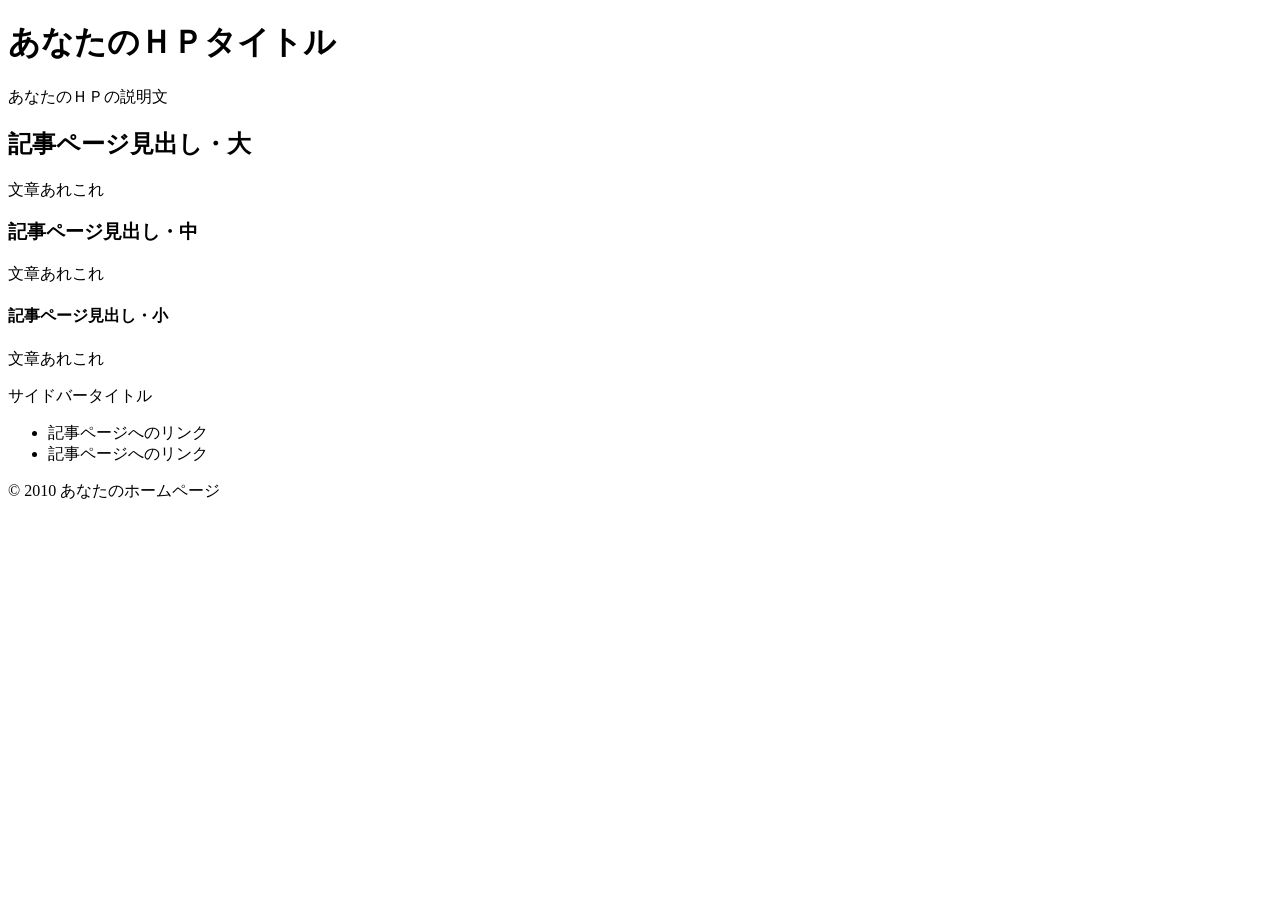
==== index.html @ 9c47428e "Add initial HTML structure for the webpage" ====
<!DOCTYPE html>
<html lang="ja">
<head>
<meta charset="utf-8">
<title>あなたのＨＰタイトル</title>
<meta name="keywords" content="ページのキーワードA,B,C">
<meta name="description" content="ページの説明">
<meta name="viewport" content="width=device-width, initial-scale=1">
<link rel="stylesheet" href="style.css">
</head>
<body>
<div id="outer">
<header>
<div class="header-inner">
<h1>あなたのＨＰタイトル</h1>
<p>あなたのＨＰの説明文</p>
</div>
</header>
<div id="content">
<div class="inner">
<h2>記事ページ見出し・大</h2>
<p>文章あれこれ</p>
<h3>記事ページ見出し・中</h3>
<p>文章あれこれ</p>
<h4>記事ページ見出し・小</h4>
<p>文章あれこれ</p>
</div>
<aside>
<div class="left-title">サイドバータイトル</div>
<div class="link">
<ul>
<li>記事ページへのリンク</li>
<li>記事ページへのリンク</li>
</ul>
</div>
</aside>
</div>
<footer>© 2010 あなたのホームページ</footer>
</div>
</body>
</html>
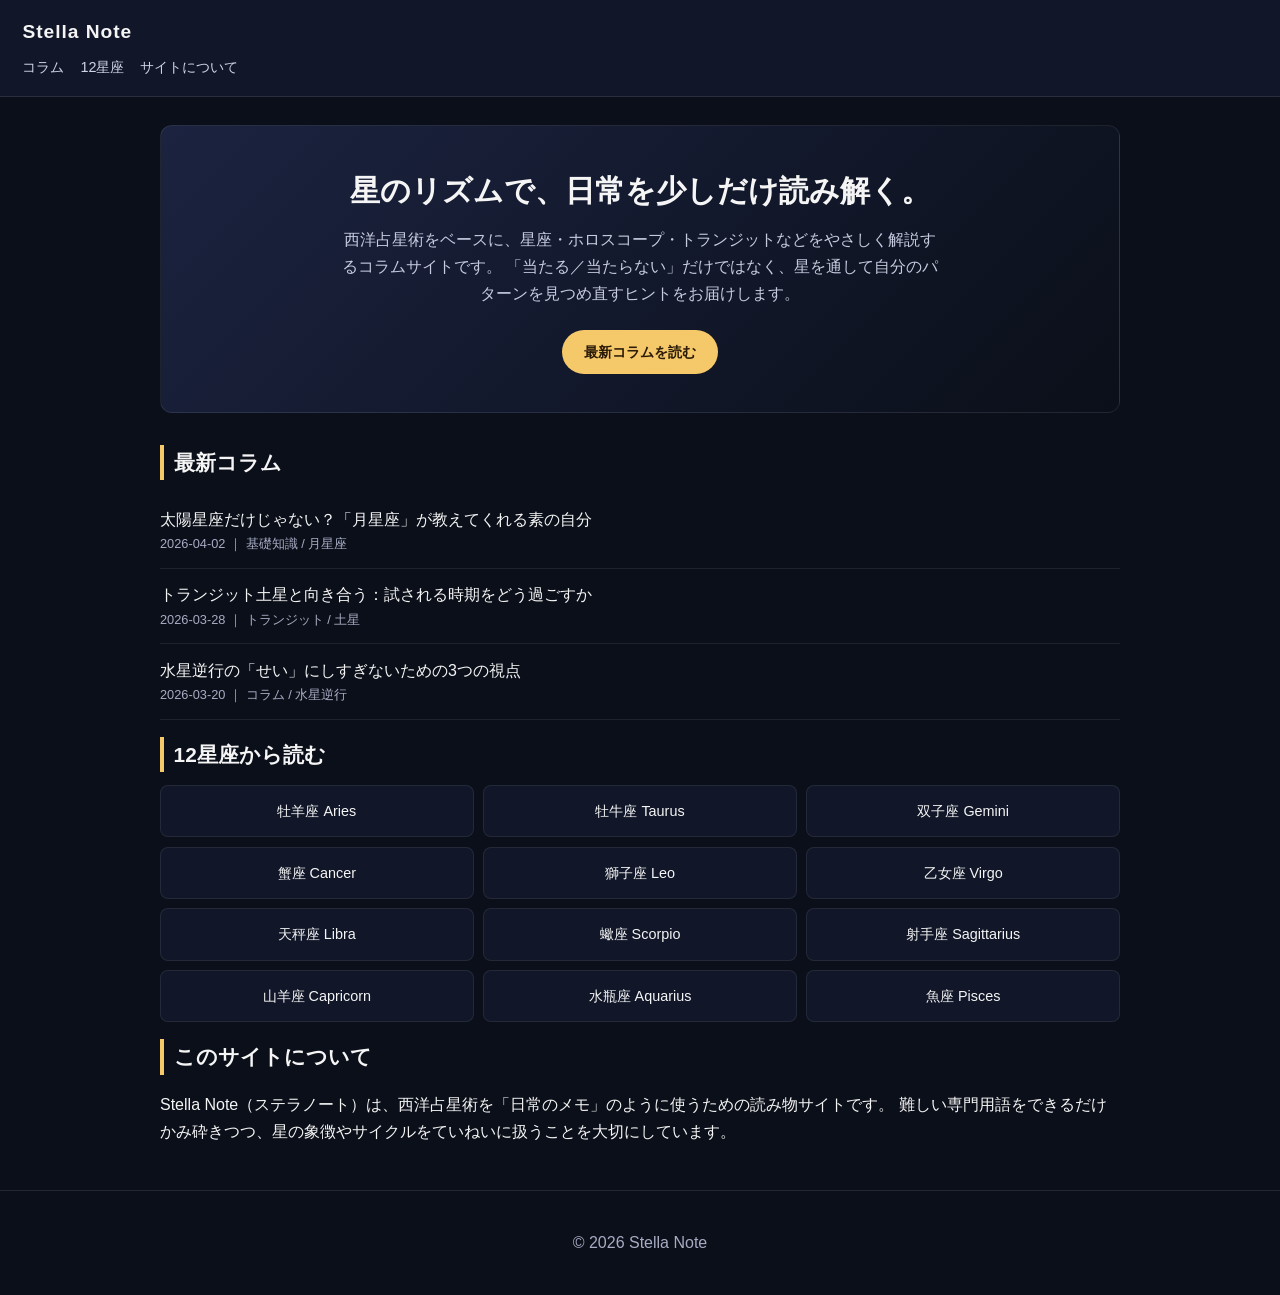
==== commit e47b23d8: "initial pages" ====
--- a/index.html
+++ b/index.html
@@ -1,41 +1,96 @@
 <!DOCTYPE html>
 <html lang="ja">
 <head>
-<meta charset="utf-8">
-<title>あなたのＨＰタイトル</title>
-<meta name="keywords" content="ページのキーワードA,B,C">
-<meta name="description" content="ページの説明">
-<meta name="viewport" content="width=device-width, initial-scale=1">
-<link rel="stylesheet" href="style.css">
+  <meta charset="UTF-8" />
+  <meta name="viewport" content="width=device-width, initial-scale=1" />
+  <title>Stella Note｜西洋占星術コラム</title>
+  <meta name="description" content="西洋占星術のコラムや12星座の読み物を掲載するサイトです。" />
+  <link rel="stylesheet" href="style.css" />
 </head>
+
 <body>
-<div id="outer">
-<header>
-<div class="header-inner">
-<h1>あなたのＨＰタイトル</h1>
-<p>あなたのＨＰの説明文</p>
-</div>
-</header>
-<div id="content">
-<div class="inner">
-<h2>記事ページ見出し・大</h2>
-<p>文章あれこれ</p>
-<h3>記事ページ見出し・中</h3>
-<p>文章あれこれ</p>
-<h4>記事ページ見出し・小</h4>
-<p>文章あれこれ</p>
-</div>
-<aside>
-<div class="left-title">サイドバータイトル</div>
-<div class="link">
-<ul>
-<li>記事ページへのリンク</li>
-<li>記事ページへのリンク</li>
-</ul>
-</div>
-</aside>
-</div>
-<footer>© 2010 あなたのホームページ</footer>
-</div>
+  <header>
+    <div class="logo">Stella Note</div>
+    <nav>
+      <a href="#latest">コラム</a>
+      <a href="#zodiac">12星座</a>
+      <a href="#about">サイトについて</a>
+    </nav>
+  </header>
+
+  <main class="container">
+
+    <!-- Hero -->
+    <section class="hero">
+      <h1>星のリズムで、日常を少しだけ読み解く。</h1>
+      <p>
+        西洋占星術をベースに、星座・ホロスコープ・トランジットなどをやさしく解説するコラムサイトです。
+        「当たる／当たらない」だけではなく、星を通して自分のパターンを見つめ直すヒントをお届けします。
+      </p>
+      <a href="#latest" class="btn">最新コラムを読む</a>
+    </section>
+
+    <!-- Latest -->
+    <section id="latest">
+      <h2>最新コラム</h2>
+      <ul class="post-list">
+        <li class="post-item">
+          <a href="#">
+            <div class="post-title">太陽星座だけじゃない？「月星座」が教えてくれる素の自分</div>
+            <div class="post-meta">2026-04-02 ｜ 基礎知識 / 月星座</div>
+          </a>
+        </li>
+        <li class="post-item">
+          <a href="#">
+            <div class="post-title">トランジット土星と向き合う：試される時期をどう過ごすか</div>
+            <div class="post-meta">2026-03-28 ｜ トランジット / 土星</div>
+          </a>
+        </li>
+        <li class="post-item">
+          <a href="#">
+            <div class="post-title">水星逆行の「せい」にしすぎないための3つの視点</div>
+            <div class="post-meta">2026-03-20 ｜ コラム / 水星逆行</div>
+          </a>
+        </li>
+      </ul>
+    </section>
+
+    <!-- Zodiac -->
+    <section id="zodiac">
+      <h2>12星座から読む</h2>
+      <div class="zodiac-grid">
+        <div class="zodiac-card">牡羊座 Aries</div>
+        <div class="zodiac-card">牡牛座 Taurus</div>
+        <div class="zodiac-card">双子座 Gemini</div>
+        <div class="zodiac-card">蟹座 Cancer</div>
+        <div class="zodiac-card">獅子座 Leo</div>
+        <div class="zodiac-card">乙女座 Virgo</div>
+        <div class="zodiac-card">天秤座 Libra</div>
+        <div class="zodiac-card">蠍座 Scorpio</div>
+        <div class="zodiac-card">射手座 Sagittarius</div>
+        <div class="zodiac-card">山羊座 Capricorn</div>
+        <div class="zodiac-card">水瓶座 Aquarius</div>
+        <div class="zodiac-card">魚座 Pisces</div>
+      </div>
+    </section>
+
+    <!-- About -->
+    <section id="about">
+      <h2>このサイトについて</h2>
+      <p>
+        Stella Note（ステラノート）は、西洋占星術を「日常のメモ」のように使うための読み物サイトです。
+        難しい専門用語をできるだけかみ砕きつつ、星の象徴やサイクルをていねいに扱うことを大切にしています。
+      </p>
+    </section>
+
+  </main>
+
+  <footer>
+    <p>© <span id="year"></span> Stella Note</p>
+  </footer>
+
+  <script>
+    document.getElementById("year").textContent = new Date().getFullYear();
+  </script>
 </body>
-</html>
+</html>
--- a/style.css
+++ b/style.css
@@ -0,0 +1,149 @@
+body {
+  margin: 0;
+  font-family: "Segoe UI", sans-serif;
+  background: #0b0f19;
+  color: #f5f5f5;
+  line-height: 1.7;
+}
+
+/* Header */
+header {
+  background: #111729;
+  padding: 1rem 1.4rem;
+  border-bottom: 1px solid rgba(255,255,255,0.1);
+  position: sticky;
+  top: 0;
+  z-index: 10;
+}
+
+header .logo {
+  font-size: 1.2rem;
+  font-weight: 600;
+  letter-spacing: 0.05em;
+}
+
+nav {
+  margin-top: 0.4rem;
+  display: flex;
+  gap: 1rem;
+}
+
+nav a {
+  color: #d0d4e4;
+  text-decoration: none;
+  font-size: 0.9rem;
+}
+
+nav a:hover {
+  color: #ffe29b;
+}
+
+/* Layout */
+.container {
+  max-width: 960px;
+  margin: 0 auto;
+  padding: 1.8rem 1.2rem;
+}
+
+/* Hero */
+.hero {
+  background: linear-gradient(135deg, #1b2340, #0b0f19);
+  padding: 2.4rem 1.6rem;
+  border-radius: 12px;
+  margin-bottom: 2rem;
+  text-align: center;
+  border: 1px solid rgba(255,255,255,0.08);
+}
+
+.hero h1 {
+  margin: 0 0 0.6rem;
+  font-size: 1.9rem;
+}
+
+.hero p {
+  color: #c7cbe0;
+  max-width: 600px;
+  margin: 0.6rem auto 1.4rem;
+}
+
+.btn {
+  display: inline-block;
+  padding: 0.6rem 1.4rem;
+  background: #f5c86a;
+  color: #2b1b08;
+  border-radius: 999px;
+  font-weight: 600;
+  text-decoration: none;
+  font-size: 0.9rem;
+}
+
+.btn:hover {
+  background: #ffe29b;
+}
+
+/* Section titles */
+h2 {
+  font-size: 1.3rem;
+  margin-bottom: 0.8rem;
+  border-left: 4px solid #f5c86a;
+  padding-left: 0.6rem;
+}
+
+/* Latest posts */
+.post-list {
+  list-style: none;
+  padding: 0;
+  margin: 0;
+}
+
+.post-item {
+  padding: 0.8rem 0;
+  border-bottom: 1px solid rgba(255,255,255,0.08);
+}
+
+.post-item a {
+  color: #f5f5f5;
+  text-decoration: none;
+}
+
+.post-item a:hover .post-title {
+  color: #ffe29b;
+}
+
+.post-title {
+  font-size: 1rem;
+}
+
+.post-meta {
+  font-size: 0.8rem;
+  color: #a7acc4;
+}
+
+/* Zodiac */
+.zodiac-grid {
+  display: grid;
+  grid-template-columns: repeat(3, 1fr);
+  gap: 0.6rem;
+}
+
+.zodiac-card {
+  background: #111729;
+  padding: 0.8rem;
+  border-radius: 8px;
+  text-align: center;
+  font-size: 0.9rem;
+  border: 1px solid rgba(255,255,255,0.08);
+  cursor: pointer;
+}
+
+.zodiac-card:hover {
+  background: #1b2340;
+}
+
+/* Footer */
+footer {
+  text-align: center;
+  padding: 1.4rem;
+  color: #a7acc4;
+  border-top: 1px solid rgba(255,255,255,0.1);
+}
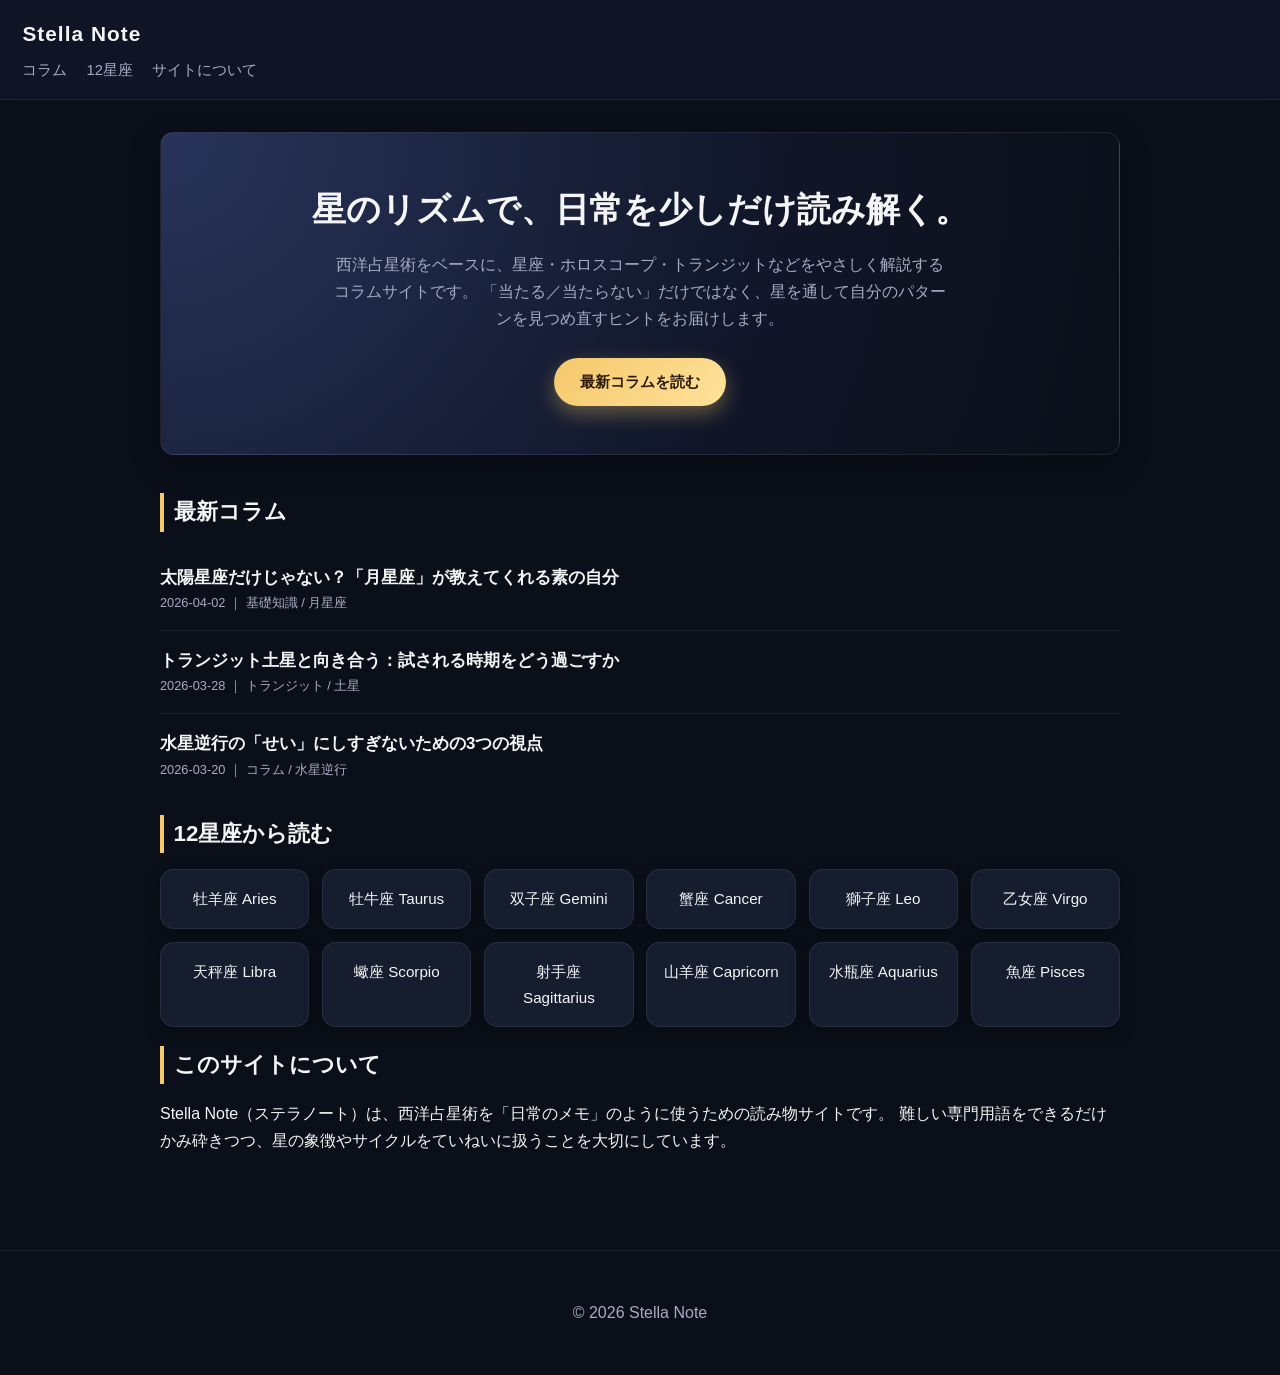
==== commit 1279b974: "Update index.html" ====
--- a/index.html
+++ b/index.html
@@ -35,7 +35,7 @@
       <h2>最新コラム</h2>
       <ul class="post-list">
         <li class="post-item">
-          <a href="#">
+          <a href="posts/2026-04-02-moon-sign.html">
             <div class="post-title">太陽星座だけじゃない？「月星座」が教えてくれる素の自分</div>
             <div class="post-meta">2026-04-02 ｜ 基礎知識 / 月星座</div>
           </a>
@@ -93,4 +93,4 @@
     document.getElementById("year").textContent = new Date().getFullYear();
   </script>
 </body>
-</html>+</html>
--- a/style.css
+++ b/style.css
@@ -1,95 +1,129 @@
+/* ------------------------------
+   Base
+------------------------------ */
+:root {
+  --bg: #0b0f19;
+  --bg-soft: #111729;
+  --card: #151d2f;
+  --text: #f5f5f5;
+  --muted: #a7acc4;
+  --accent: #f5c86a;
+  --accent-soft: #ffe29b;
+  --radius: 14px;
+  --shadow: 0 10px 30px rgba(0,0,0,0.35);
+}
+
 body {
   margin: 0;
-  font-family: "Segoe UI", sans-serif;
-  background: #0b0f19;
-  color: #f5f5f5;
+  font-family: "Inter", "Segoe UI", sans-serif;
+  background: var(--bg);
+  color: var(--text);
   line-height: 1.7;
 }
 
-/* Header */
+/* ------------------------------
+   Header
+------------------------------ */
 header {
-  background: #111729;
+  background: rgba(17, 23, 41, 0.8);
+  backdrop-filter: blur(10px);
   padding: 1rem 1.4rem;
-  border-bottom: 1px solid rgba(255,255,255,0.1);
+  border-bottom: 1px solid rgba(255,255,255,0.08);
   position: sticky;
   top: 0;
-  z-index: 10;
+  z-index: 20;
 }
 
 header .logo {
-  font-size: 1.2rem;
-  font-weight: 600;
+  font-size: 1.3rem;
+  font-weight: 700;
   letter-spacing: 0.05em;
 }
 
 nav {
   margin-top: 0.4rem;
   display: flex;
-  gap: 1rem;
+  gap: 1.2rem;
 }
 
 nav a {
-  color: #d0d4e4;
+  color: var(--muted);
   text-decoration: none;
-  font-size: 0.9rem;
+  font-size: 0.92rem;
+  transition: 0.2s;
 }
 
 nav a:hover {
-  color: #ffe29b;
+  color: var(--accent-soft);
 }
 
-/* Layout */
+/* ------------------------------
+   Layout
+------------------------------ */
 .container {
   max-width: 960px;
   margin: 0 auto;
-  padding: 1.8rem 1.2rem;
+  padding: 2rem 1.2rem;
 }
 
-/* Hero */
+/* ------------------------------
+   Hero
+------------------------------ */
 .hero {
-  background: linear-gradient(135deg, #1b2340, #0b0f19);
-  padding: 2.4rem 1.6rem;
-  border-radius: 12px;
-  margin-bottom: 2rem;
+  background: radial-gradient(circle at top left, #28345b 0%, #111729 60%, #0b0f19 100%);
+  padding: 3rem 1.6rem;
+  border-radius: var(--radius);
+  margin-bottom: 2.4rem;
   text-align: center;
   border: 1px solid rgba(255,255,255,0.08);
+  box-shadow: var(--shadow);
 }
 
 .hero h1 {
-  margin: 0 0 0.6rem;
-  font-size: 1.9rem;
+  margin: 0 0 0.8rem;
+  font-size: 2.1rem;
+  font-weight: 700;
 }
 
 .hero p {
-  color: #c7cbe0;
-  max-width: 600px;
-  margin: 0.6rem auto 1.4rem;
+  color: var(--muted);
+  max-width: 620px;
+  margin: 0.6rem auto 1.6rem;
+  font-size: 1rem;
 }
 
 .btn {
   display: inline-block;
-  padding: 0.6rem 1.4rem;
-  background: #f5c86a;
+  padding: 0.7rem 1.6rem;
+  background: linear-gradient(135deg, var(--accent), var(--accent-soft));
   color: #2b1b08;
   border-radius: 999px;
   font-weight: 600;
   text-decoration: none;
-  font-size: 0.9rem;
+  font-size: 0.95rem;
+  transition: 0.2s;
+  box-shadow: 0 8px 20px rgba(245,200,106,0.35);
 }
 
 .btn:hover {
-  background: #ffe29b;
+  transform: translateY(-2px);
+  filter: brightness(1.05);
 }
 
-/* Section titles */
+/* ------------------------------
+   Section titles
+------------------------------ */
 h2 {
-  font-size: 1.3rem;
-  margin-bottom: 0.8rem;
-  border-left: 4px solid #f5c86a;
+  font-size: 1.4rem;
+  margin-bottom: 1rem;
+  border-left: 4px solid var(--accent);
   padding-left: 0.6rem;
+  font-weight: 600;
 }
 
-/* Latest posts */
+/* ------------------------------
+   Latest posts
+------------------------------ */
 .post-list {
   list-style: none;
   padding: 0;
@@ -97,53 +131,69 @@
 }
 
 .post-item {
-  padding: 0.8rem 0;
+  padding: 1rem 0;
   border-bottom: 1px solid rgba(255,255,255,0.08);
 }
 
-.post-item a {
-  color: #f5f5f5;
-  text-decoration: none;
+.post-item:last-child {
+  border-bottom: none;
 }
 
-.post-item a:hover .post-title {
-  color: #ffe29b;
+.post-item a {
+  color: var(--text);
+  text-decoration: none;
+  display: block;
+  transition: 0.2s;
+}
+
+.post-item:hover {
+  background: rgba(255,255,255,0.03);
+  padding-left: 0.4rem;
 }
 
 .post-title {
-  font-size: 1rem;
+  font-size: 1.05rem;
+  font-weight: 600;
 }
 
 .post-meta {
   font-size: 0.8rem;
-  color: #a7acc4;
+  color: var(--muted);
 }
 
-/* Zodiac */
+/* ------------------------------
+   Zodiac
+------------------------------ */
 .zodiac-grid {
   display: grid;
-  grid-template-columns: repeat(3, 1fr);
-  gap: 0.6rem;
+  grid-template-columns: repeat(auto-fill, minmax(140px, 1fr));
+  gap: 0.8rem;
 }
 
 .zodiac-card {
-  background: #111729;
-  padding: 0.8rem;
-  border-radius: 8px;
+  background: var(--card);
+  padding: 1rem;
+  border-radius: var(--radius);
   text-align: center;
-  font-size: 0.9rem;
+  font-size: 0.95rem;
   border: 1px solid rgba(255,255,255,0.08);
   cursor: pointer;
+  transition: 0.2s;
+  box-shadow: 0 6px 18px rgba(0,0,0,0.25);
 }
 
 .zodiac-card:hover {
   background: #1b2340;
+  transform: translateY(-3px);
 }
 
-/* Footer */
+/* ------------------------------
+   Footer
+------------------------------ */
 footer {
   text-align: center;
-  padding: 1.4rem;
-  color: #a7acc4;
-  border-top: 1px solid rgba(255,255,255,0.1);
-}+  padding: 2rem 1rem;
+  color: var(--muted);
+  border-top: 1px solid rgba(255,255,255,0.08);
+  margin-top: 3rem;
+}
